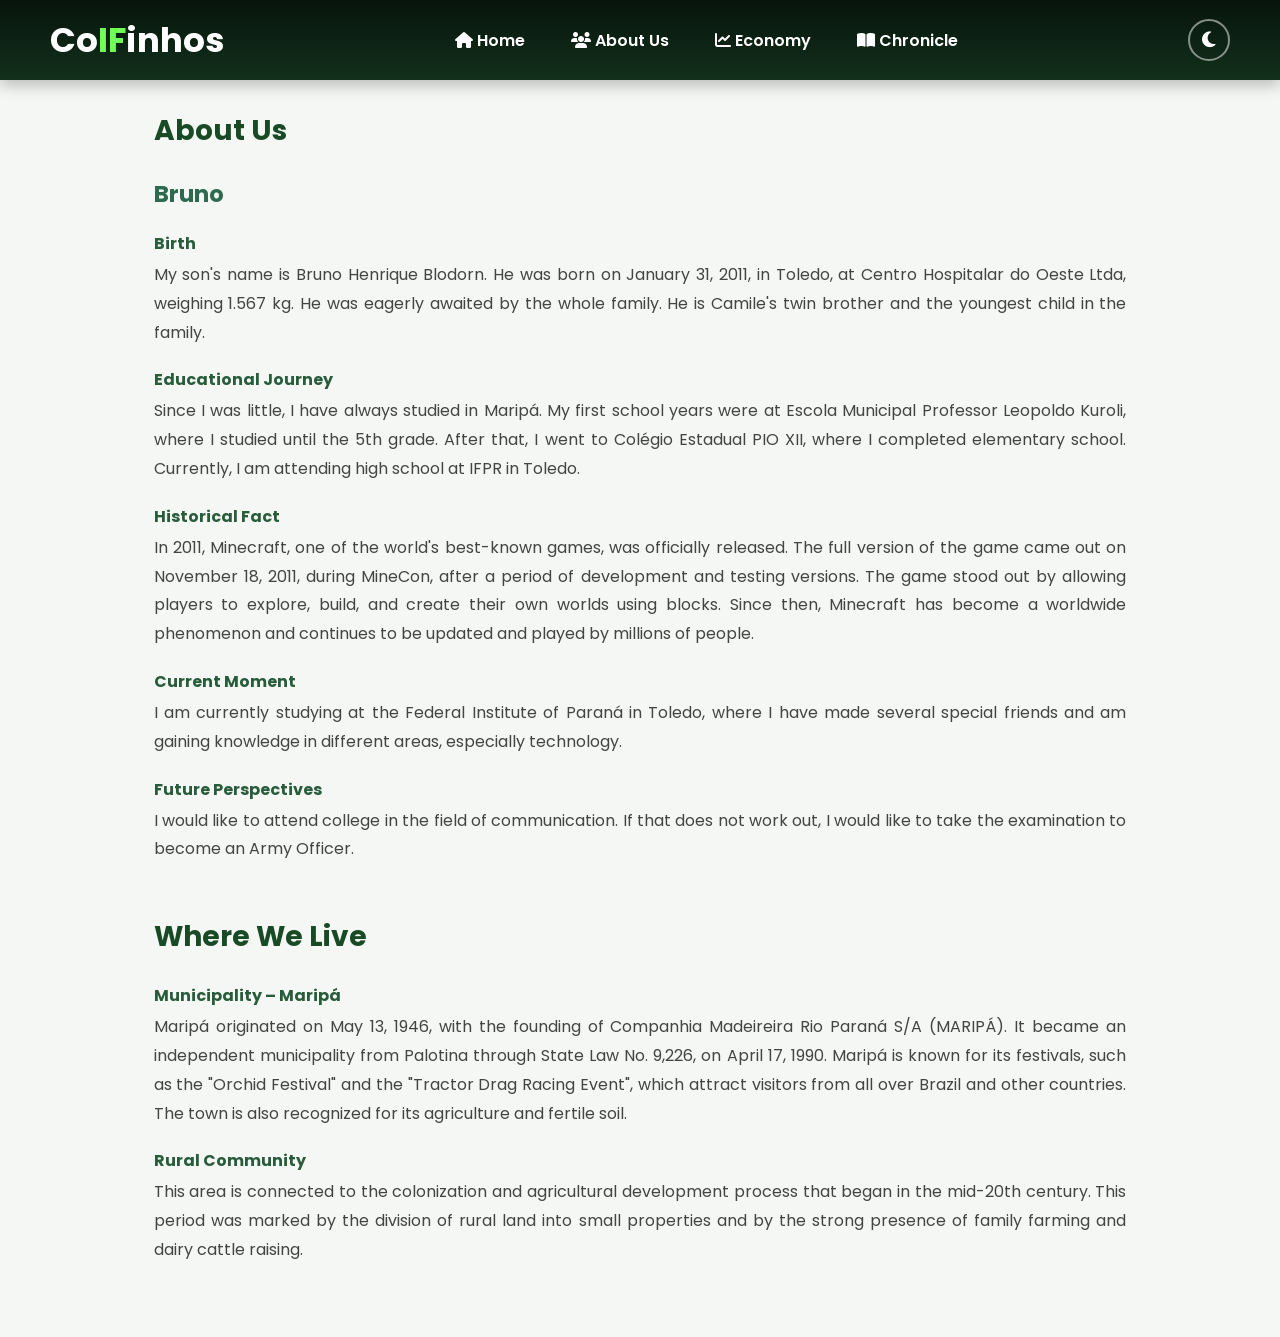
==== Bruno-en.html @ 0c37219c "Rename bruno-en.html to Bruno-en.html" ====
<!DOCTYPE html>
<html lang="en">

<head>
    <meta charset="UTF-8">
    <meta name="viewport" content="width=device-width, initial-scale=1.0">
    <title>CoIFinhos - Bruno</title>

    <link href="https://fonts.googleapis.com/css2?family=Poppins:wght@300;400;600;700&display=swap" rel="stylesheet">

    <link rel="stylesheet" href="https://cdnjs.cloudflare.com/ajax/libs/font-awesome/6.6.0/css/all.min.css">

    <link rel="stylesheet" href="style.css">
    <script src="script.js" defer></script>
</head>

<body class="pagina-sobre">

    <header>

        <nav class="navbar">

            <h1 class="logo">Co<span>IF</span>inhos</h1>

            <ul>

                <li>
                    <a href="index-en.html">
                        <i class="fa-solid fa-house"></i>
                        Home
                    </a>
                </li>

                <li class="dropdown">

                    <a href="#">
                        <i class="fa-solid fa-users"></i>
                        About Us
                    </a>

                    <ul class="submenu">

                        <li>
                            <a href="Bruno-en.html">Bruno</a>
                        </li>

                        <li>
                            <a href="Camile-en.html">Camile</a>
                        </li>

                        <li>
                            <a href="Eduarda-en.html">Eduarda</a>
                        </li>

                    </ul>

                </li>

                <li>
                    <a href="index-en.html#economia">
                        <i class="fa-solid fa-chart-line"></i>
                        Economy
                    </a>
                </li>

                <li>
                    <a href="Cronica-en.html">
                        <i class="fa-solid fa-book-open"></i>
                        Chronicle
                    </a>
                </li>

            </ul>

            <button id="tema-btn" class="tema-btn" aria-label="Enable dark mode">
                <i class="fa-solid fa-moon"></i>
            </button>

        </nav>

    </header>


    <section id="sobre">

        <h2>About Us</h2>

        <h3>Bruno</h3>

        <h4>Birth</h4>

        <p>
            My son's name is Bruno Henrique Blodorn. He was born on January 31, 2011, in Toledo, at Centro Hospitalar do Oeste Ltda, weighing 1.567 kg. He was eagerly awaited by the whole family. He is Camile's twin brother and the youngest child in the family.
        </p>


        <h4>Educational Journey</h4>

        <p>
            Since I was little, I have always studied in Maripá. My first school years were at Escola Municipal Professor Leopoldo Kuroli, where I studied until the 5th grade. After that, I went to Colégio Estadual PIO XII, where I completed elementary school. Currently, I am attending high school at IFPR in Toledo.
        </p>


        <h4>Historical Fact</h4>

        <p>
            In 2011, Minecraft, one of the world's best-known games, was officially released. The full version of the game came out on November 18, 2011, during MineCon, after a period of development and testing versions. The game stood out by allowing players to explore, build, and create their own worlds using blocks. Since then, Minecraft has become a worldwide phenomenon and continues to be updated and played by millions of people.
        </p>


        <h4>Current Moment</h4>

        <p>
            I am currently studying at the Federal Institute of Paraná in Toledo, where I have made several special friends and am gaining knowledge in different areas, especially technology.
        </p>


        <h4>Future Perspectives</h4>

        <p>
            I would like to attend college in the field of communication. If that does not work out, I would like to take the examination to become an Army Officer.
        </p>

    </section>


    <section id="onde-vivemos">

        <h2>Where We Live</h2>

        <h4>Municipality – Maripá</h4>

        <p>
            Maripá originated on May 13, 1946, with the founding of Companhia Madeireira Rio Paraná S/A (MARIPÁ). It became an independent municipality from Palotina through State Law No. 9,226, on April 17, 1990.

            Maripá is known for its festivals, such as the "Orchid Festival" and the "Tractor Drag Racing Event", which attract visitors from all over Brazil and other countries. The town is also recognized for its agriculture and fertile soil.
        </p>


        <h4>Rural Community</h4>

        <p>
            This area is connected to the colonization and agricultural development process that began in the mid-20th century. This period was marked by the division of rural land into small properties and by the strong presence of family farming and dairy cattle raising.
        </p>

    </section>


</body>

</html>
---- style.css ----
/* CONFIGURAÇÕES GERAIS */
* {
    margin: 0;
    padding: 0;
    box-sizing: border-box;
}

html {
    scroll-behavior: smooth;
}

body {
    font-family: 'Poppins', sans-serif;
    background: #f4f7f4;
    color: #444;
}

section {
    padding: 70px 12%;
}

/* BARRA DE NAVEGAÇÃO */
.navbar {
    background: linear-gradient(180deg, #07140c, #12301b);
    min-height: 80px;
    display: flex;
    justify-content: space-between;
    align-items: center;
    padding: 12px 50px;
    box-shadow: 0 5px 15px rgba(0,0,0,.25);
    position: sticky;
    top: 0;
    z-index: 1000;
}

/* LOGO */
.logo {
    color: white;
    font-size: 34px;
}

.logo span {
    color: #72ff55;
}

/* MENU PRINCIPAL */
.navbar > ul {
    list-style: none;
    display: flex;
    align-items: center;
    gap: 10px;
}

.navbar > ul > li {
    position: relative;
}

.navbar a {
    text-decoration: none;
    color: white;
    font-size: 16px;
    font-weight: 600;
    padding: 12px 18px;
    border-radius: 10px;
    display: block;
    transition: .3s;
}

.navbar a:hover {
    background: rgba(255,255,255,.15);
}

.navbar a.ativo {
    background: #59c54d;
}

/* SUBMENU */
.navbar .submenu {
    display: none;
    position: absolute;
    top: 100%;
    left: 0;
    background: white;
    border-radius: 10px;
    min-width: 180px;
    box-shadow: 0 5px 20px rgba(0,0,0,.2);
    list-style: none;
    overflow: hidden;
    padding: 5px 0;
}

.dropdown:hover .submenu,
.dropdown:focus-within .submenu {
    display: block;
}

.submenu li {
    width: 100%;
}

.navbar .submenu a {
    color: #184a25;
    padding: 12px 16px;
}

.navbar .submenu a:hover {
    background: #dff5df;
}

/* INTRODUÇÃO */
.introducao {
    max-width: 900px;
    margin: 40px auto;
    padding: 40px 30px;
    text-align: center;
}

.introducao h1 {
    color: #285c3b;
    margin-bottom: 25px;
    font-size: 34px;
}

.introducao p {
    max-width: 800px;
    margin: 0 auto 18px;
    line-height: 1.8;
    font-size: 16px;
    text-align: justify;
}


/* CARROSSEL */
.secao-carrossel {
    max-width: 1000px;
    margin: 30px auto 60px;
    padding: 20px;
    text-align: center;
}

.secao-carrossel h2 {
    color: #285c3b;
    margin-bottom: 25px;
    font-size: 28px;
}

.carousel {
    position: relative;
    width: 100%;
    max-width: 850px;
    height: 430px;
    margin: auto;
    overflow: hidden;
    border-radius: 16px;
    box-shadow: 0 5px 20px rgba(0,0,0,.18);
    background: #e5eee6;
}

.carousel-track {
    display: flex;
    height: 100%;
    transition: transform .5s ease-in-out;
}

.carousel-slide {
    min-width: 100%;
    height: 100%;
}

.carousel-slide img {
    width: 100%;
    height: 100%;
    display: block;
    object-fit: cover;
} 

/* AJUSTE INDIVIDUAL DAS FOTOS */

/* Foto consumo consciente */
.carousel-slide:nth-child(1) img {
    object-position: center;
}  

/* Foto nós três */
.carousel-slide:nth-child(2) img {
    object-position: center 35%;
}

/* Foto Maripá */
.carousel-slide:nth-child(3) img {
    object-position: center;
}

/* Foto Nova Santa Rosa */
.carousel-slide:nth-child(4) img {
    object-position: center 85%;
}  


/* BOTÕES DO CARROSSEL */
.carousel .btn {
    position: absolute;
    top: 50%;
    transform: translateY(-50%);
    width: 45px;
    height: 45px;
    border: none;
    border-radius: 50%;
    background: rgba(7,20,12,.75);
    color: white;
    font-size: 20px;
    cursor: pointer;
    transition: .3s;
    z-index: 2;
}

.carousel .btn:hover {
    background: #59c54d;
}

.carousel .prev {
    left: 15px;
}

.carousel .next {
    right: 15px;
}

/* INDICADORES */
.indicators {
    position: absolute;
    bottom: 15px;
    left: 50%;
    transform: translateX(-50%);
    display: flex;
    gap: 10px;
    z-index: 2;
}

.dot {
    width: 12px;
    height: 12px;
    border: none;
    border-radius: 50%;
    background: rgba(255,255,255,.6);
    cursor: pointer;
    transition: .3s;
}

.dot.active {
    background: #59c54d;
    transform: scale(1.25);
}

/* ECONOMIA */
.economia {
    max-width: 1000px;
    margin: 40px auto;
    padding: 40px 20px;
}

.economia h2 {
    color: #285c3b;
    text-align: center;
    margin-bottom: 30px;
    font-size: 30px;
}

.economia h3 {
    color: #39734b;
    margin-top: 25px;
    margin-bottom: 10px;
}

.economia p {
    line-height: 1.8;
    margin-bottom: 15px;
    text-align: justify;
}

.frase-final {
    color: #285c3b;
    font-weight: bold;
    text-align: center !important;
    margin-top: 30px;
}

/* PÁGINAS INDIVIDUAIS */
.pagina-sobre section {
    padding: 30px 12%;
}

.pagina-sobre #sobre {
    padding-bottom: 20px;
}

.pagina-sobre #onde-vivemos {
    padding-top: 20px;
    padding-bottom: 60px;
}

.pagina-sobre h2 {
    margin-bottom: 25px;
    color: #184a25;
    font-size: 28px;
}

.pagina-sobre h3 {
    margin-bottom: 15px;
    color: #2d6a4f;
    font-size: 23px;
}

.pagina-sobre h4 {
    margin-top: 20px;
    margin-bottom: 5px;
    color: #285c3b;
}

.pagina-sobre p {
    line-height: 1.8;
    margin-bottom: 12px;
    text-align: justify;
}



/* CRÔNICA */
#cronica {
    padding: 70px 12%;
}

#cronica h2 {
    margin-bottom: 30px;
    color: #184a25;
}

.conteudo-cronica {
    max-width: 1000px;
    margin: auto;
    padding: 20px 0;
}

.conteudo-cronica h3 {
    color: #184a25;
    font-size: 24px;
    margin-bottom: 25px;
    text-align: center;
}

.conteudo-cronica p {
    color: #555;
    font-size: 16px;
    line-height: 1.9;
    text-align: justify;
    margin-bottom: 22px;
}

/* RODAPÉ */
footer {
    background: #12301b;
    color: white;
    text-align: center;
    padding: 25px 15px;
    font-size: 14px;
}


/* RESPONSIVIDADE */

/* Ajustes para telas médias */
@media (max-width: 900px) {

    .navbar {
        padding: 12px 20px;
    }

    .navbar a {
        padding: 10px;
        font-size: 14px;
    }

    section {
        padding: 50px 7%;
    }

    .carousel {
        height: 380px;
    }
}

/* Ajustes para celulares e tablets */
@media (max-width: 768px) {

    .navbar {
        flex-direction: column;
        gap: 12px;
        padding: 15px;
    }

    .logo {
        font-size: 30px;
    }

    .navbar > ul {
        flex-wrap: wrap;
        justify-content: center;
        gap: 3px;
    }

    .navbar a {
        font-size: 13px;
        padding: 9px;
    }

    .introducao {
        margin: 20px auto;
        padding: 30px 20px;
    }

    .introducao h1 {
        font-size: clamp(25px, 5vw, 32px);
    }

    .introducao p,
    .economia p {
        font-size: 15px;
    }

    .secao-carrossel {
        padding: 20px 7%;
    }

    .secao-carrossel h2 {
        font-size: 23px;
    }

    .carousel {
        height: 300px;
    }

    .economia h2 {
        font-size: 25px;
    }

    .pagina-sobre section,
    section {
        padding: 35px 7%;
    }
}

/* Ajustes para celulares pequenos */
@media (max-width: 450px) {

    .logo {
        font-size: 27px;
    }

    .navbar a {
        font-size: 12px;
        padding: 8px;
    }

    .carousel {
        height: 230px;
    }

    .carousel .btn {
        width: 35px;
        height: 35px;
        font-size: 16px;
    }

    .introducao h1 {
        font-size: 25px;
    }

    .introducao p,
    .economia p {
        font-size: 14px;
    }

    .economia h2 {
        font-size: 23px;
    }

    footer {
        font-size: 12px;
    }
} 


/* BOTÃO DE MODO NOTURNO */
.tema-btn {
    background: transparent;
    border: 2px solid rgba(255,255,255,.5);
    color: white;
    width: 42px;
    height: 42px;
    border-radius: 50%;
    cursor: pointer;
    font-size: 18px;
    transition: .3s;
    flex-shrink: 0;
}

.tema-btn:hover {
    background: #59c54d;
    border-color: #59c54d;
}

/* TRANSIÇÃO ENTRE OS TEMAS */
body,
section,
.introducao,
.economia,
.conteudo-cronica,
.pagina-sobre {
    transition: background-color .3s, color .3s;
}

/* MODO NOTURNO */
body.dark-mode {
    background: #142019;
    color: #e0e9e1;
}

.dark-mode .introducao h1,
.dark-mode .secao-carrossel h2,
.dark-mode .economia h2,
.dark-mode .economia h3,
.dark-mode .frase-final,
.dark-mode #cronica h2,
.dark-mode .conteudo-cronica h3,
.dark-mode .pagina-sobre h2,
.dark-mode .pagina-sobre h3,
.dark-mode .pagina-sobre h4 {
    color: #a8dfa8;
}

.dark-mode .introducao p,
.dark-mode .economia p,
.dark-mode .pagina-sobre p,
.dark-mode .conteudo-cronica p {
    color: #d0d9d1;
}

.dark-mode .submenu {
    background: #26382d;
}

.dark-mode .navbar .submenu a {
    color: #d7ead8;
}

.dark-mode .navbar .submenu a:hover {
    background: #36583e;
}

.dark-mode .carousel {
    background: #26382d;
}

.dark-mode footer {
    background: #09140d;
    color: #e0e9e1;
}

/* PÁGINAS INDIVIDUAIS */
.dark-mode .pagina-sobre {
    color: #e0e9e1;
}
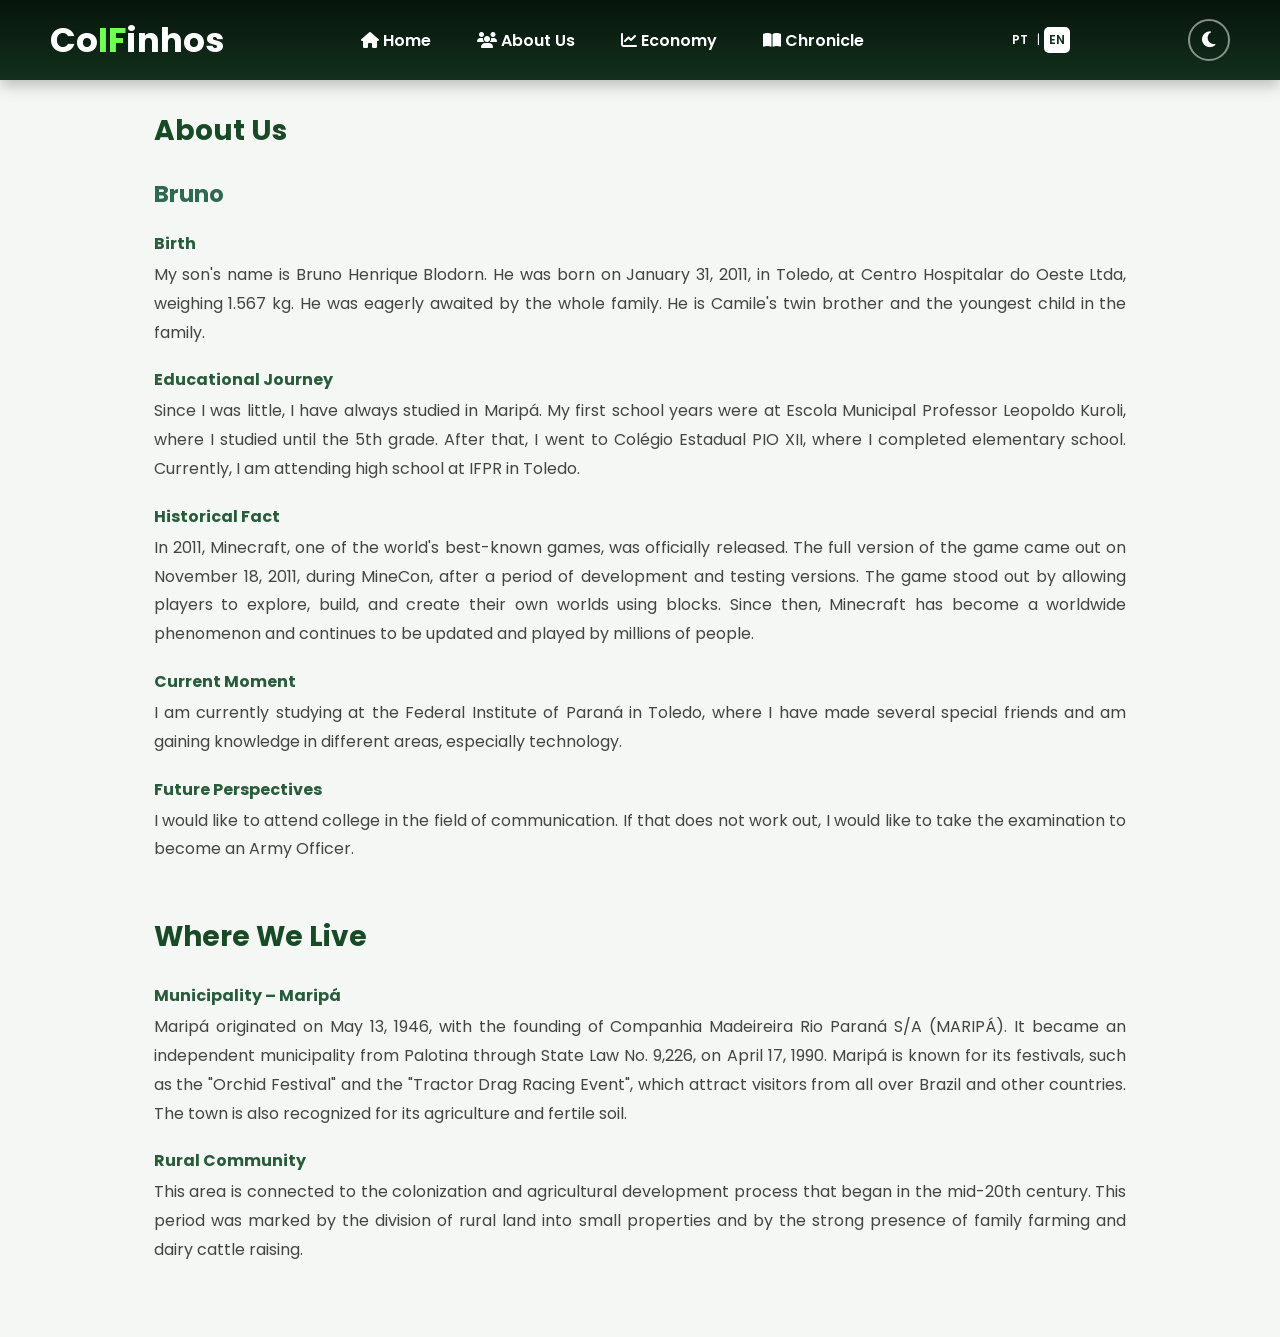
==== commit 313df353: "Update Bruno-en.html" ====
--- a/Bruno-en.html
+++ b/Bruno-en.html
@@ -73,6 +73,12 @@
 
             </ul>
 
+            <div class="idioma">
+    <a href="Bruno.html">PT</a>
+    <span>|</span>
+    <a href="Bruno-en.html" class="idioma-ativo">EN</a>
+</div>
+            
             <button id="tema-btn" class="tema-btn" aria-label="Enable dark mode">
                 <i class="fa-solid fa-moon"></i>
             </button>
--- a/style.css
+++ b/style.css
@@ -572,3 +572,92 @@
     color: #e0e9e1;
 }
 
+/* BOTÃO DE IDIOMA */
+
+.idioma {
+    display: flex;
+    flex-direction: row;
+    align-items: center;
+    gap: 4px;
+    margin-left: 8px;
+    color: white;
+    font-size: 12px;
+    white-space: nowrap;
+}
+
+.idioma a {
+    color: white;
+    text-decoration: none;
+    padding: 4px 5px;
+    border-radius: 5px;
+    font-size: 12px;
+    transition: 0.3s;
+}
+
+.idioma a:hover {
+    background: rgba(255, 255, 255, 0.2);
+}
+
+.idioma a.idioma-ativo {
+    background: white;
+    color: #12301b;
+}/* BOTÃO DE IDIOMA */
+
+.idioma {
+    display: flex;
+    flex-direction: row;
+    align-items: center;
+    gap: 4px;
+    margin-left: 8px;
+    color: white;
+    font-size: 12px;
+    white-space: nowrap;
+}
+
+.idioma a {
+    color: white;
+    text-decoration: none;
+    padding: 4px 5px;
+    border-radius: 5px;
+    font-size: 12px;
+    transition: 0.3s;
+}
+
+.idioma a:hover {
+    background: rgba(255, 255, 255, 0.2);
+}
+
+.idioma a.idioma-ativo {
+    background: white;
+    color: #12301b;
+}
+/* BOTÃO DE IDIOMA */
+
+.idioma {
+    display: flex;
+    flex-direction: row;
+    align-items: center;
+    gap: 4px;
+    margin-left: 8px;
+    color: white;
+    font-size: 12px;
+    white-space: nowrap;
+}
+
+.idioma a {
+    color: white;
+    text-decoration: none;
+    padding: 4px 5px;
+    border-radius: 5px;
+    font-size: 12px;
+    transition: 0.3s;
+}
+
+.idioma a:hover {
+    background: rgba(255, 255, 255, 0.2);
+}
+
+.idioma a.idioma-ativo {
+    background: white;
+    color: #12301b;
+}
